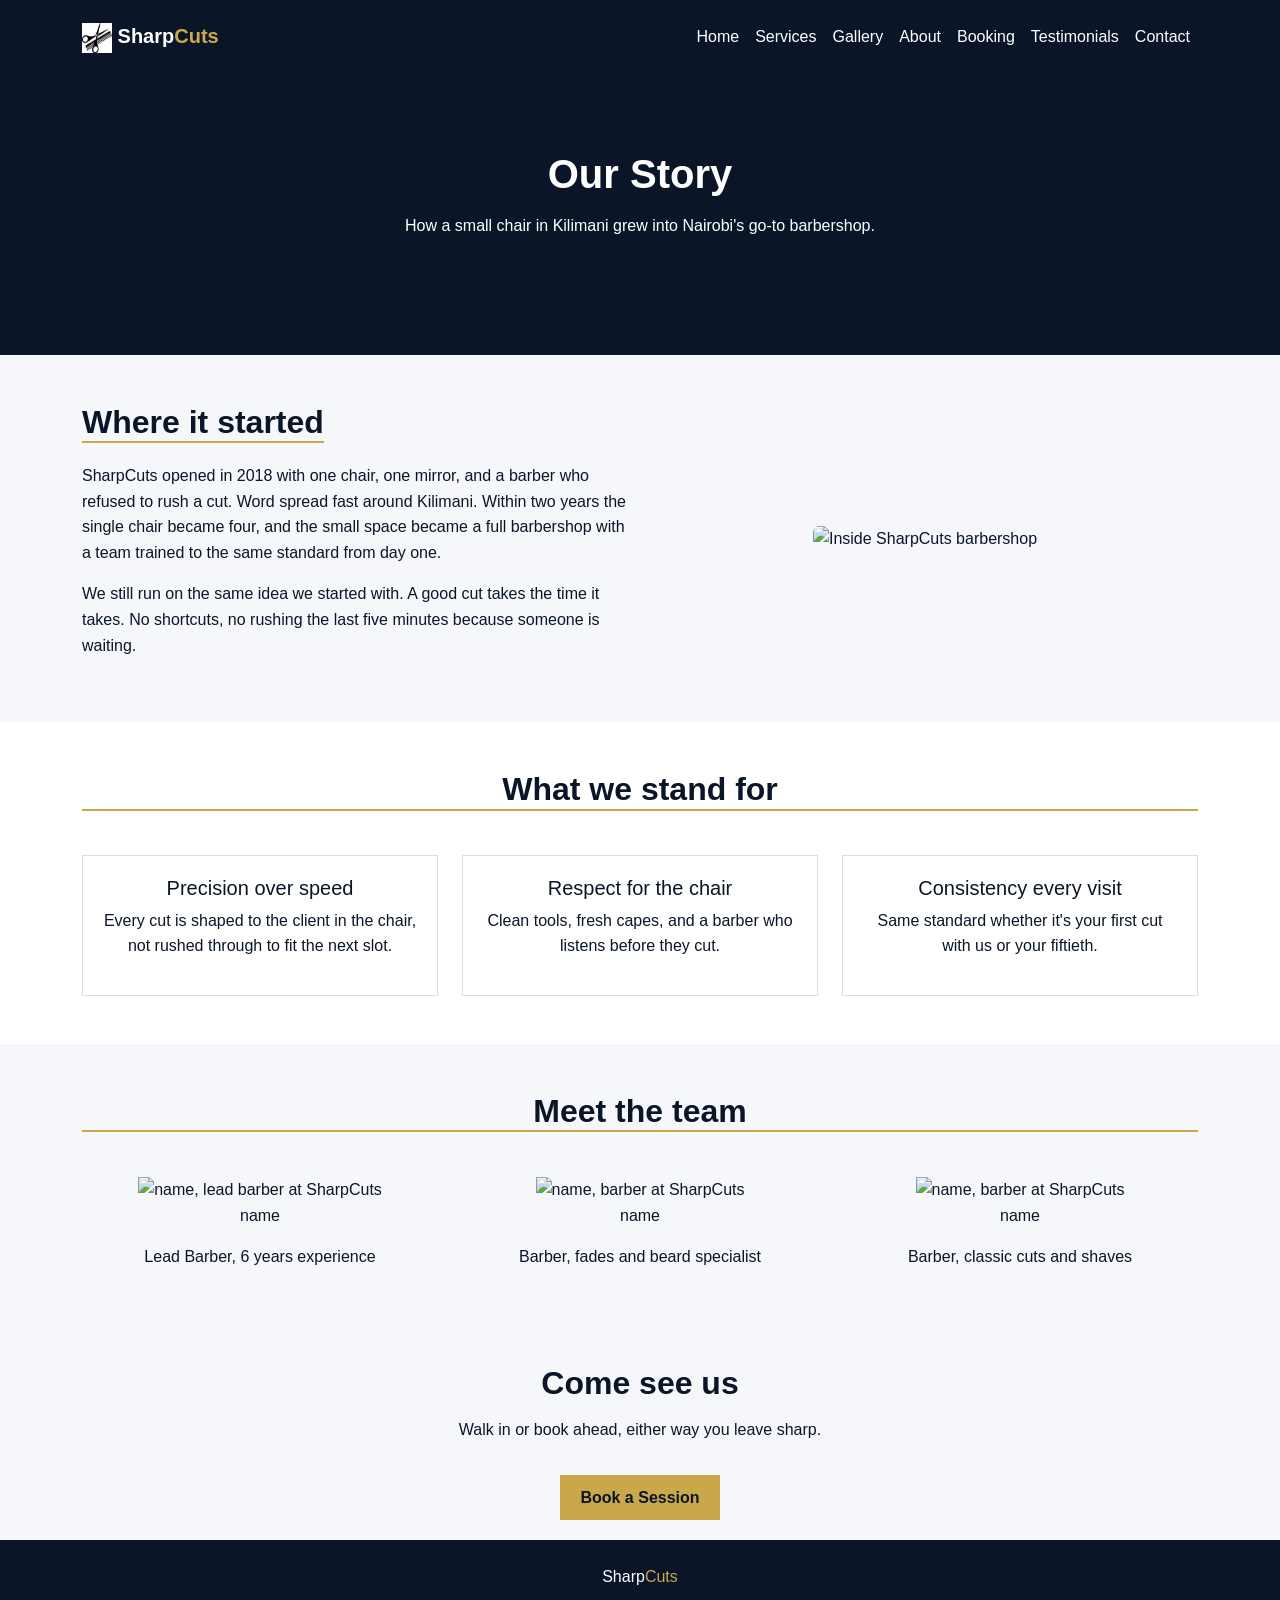
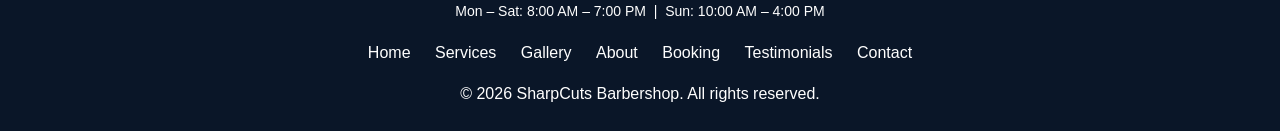
==== about.html @ f47ee18c "logo addition" ====
<!DOCTYPE html>
<html lang="en">
<head>
    <meta charset="UTF-8">
    <meta name="viewport" content="width=device-width, initial-scale=1.0">
    <title>About — SharpCuts</title>
    <link rel="stylesheet" href="https://cdn.jsdelivr.net/npm/bootstrap@5.3.0/dist/css/bootstrap.min.css">
    <link rel="stylesheet" href="css/style.css">
</head>
<body>

    <!-- NAVBAR -->
    <nav class="navbar navbar-expand-lg navbar-dark fixed-top">
        <div class="container">
            <a class="navbar-brand" href="index.html">
             <img src="images/comb and clippers.png" alt="SharpCuts logo"
              width="30" height="30" class="brand-logo">
                <span class="brand-sharp">Sharp</span><span class="brand-cuts">Cuts</span>
            </a>
            <button class="navbar-toggler" type="button" data-bs-toggle="collapse" data-bs-target="#navMenu">
                <span class="navbar-toggler-icon"></span>
            </button>
            <div class="collapse navbar-collapse" id="navMenu">
                <ul class="navbar-nav ms-auto">
                    <li class="nav-item"><a class="nav-link" href="index.html">Home</a></li>
                    <li class="nav-item"><a class="nav-link" href="services.html">Services</a></li>
                    <li class="nav-item"><a class="nav-link" href="gallery.html">Gallery</a></li>
                    <li class="nav-item"><a class="nav-link active" href="about.html">About</a></li>
                    <li class="nav-item"><a class="nav-link" href="booking.html">Booking</a></li>
                    <li class="nav-item"><a class="nav-link" href="testimonials.html">Testimonials</a></li>
                    <li class="nav-item"><a class="nav-link" href="contact.html">Contact</a></li>
                </ul>
            </div>
        </div>
    </nav>

    <!-- PAGE HEADER -->
    <section class="top text-center">
        <div class="container">
            <h1>Our Story</h1>
            <p>How a small chair in Kilimani grew into Nairobi's go-to barbershop.</p>
        </div>
    </section>

    <!-- STORY -->
    <section class="py-5">
        <div class="container">
            <div class="row align-items-center">
                <div class="col-md-6">
                    <h2 class="section-title">Where it started</h2>
                    <p>SharpCuts opened in 2018 with one chair, one mirror, and a barber who refused to rush a cut. Word spread fast around Kilimani. Within two years the single chair became four, and the small space became a full barbershop with a team trained to the same standard from day one.</p>
                    <p>We still run on the same idea we started with. A good cut takes the time it takes. No shortcuts, no rushing the last five minutes because someone is waiting.</p>
                </div>
                <div class="col-md-6 text-center mt-4 mt-md-0">
                    <img src="images/shop-interior.jpg" alt="Inside SharpCuts barbershop" class="img-fluid rounded">
                </div>
            </div>
        </div>
    </section>

    <!-- MISSION AND VALUES -->
    <section class="py-5" style="background: #FFFFFF;">
        <div class="container">
            <h2 class="section-title text-center d-block">What we stand for</h2>
            <div class="row g-4 mt-2 text-center">
                <div class="col-md-4">
                    <div class="feature-card">
                        <h5>Precision over speed</h5>
                        <p>Every cut is shaped to the client in the chair, not rushed through to fit the next slot.</p>
                    </div>
                </div>
                <div class="col-md-4">
                    <div class="feature-card">
                        <h5>Respect for the chair</h5>
                        <p>Clean tools, fresh capes, and a barber who listens before they cut.</p>
                    </div>
                </div>
                <div class="col-md-4">
                    <div class="feature-card">
                        <h5>Consistency every visit</h5>
                        <p>Same standard whether it's your first cut with us or your fiftieth.</p>
                    </div>
                </div>
            </div>
        </div>
    </section>

    <!-- TEAM -->
    <section class="py-5">
        <div class="container">
            <h2 class="section-title text-center d-block">Meet the team</h2>
            <div class="row g-4 mt-2 text-center">
                <div class="col-md-4">
                    <div class="team_img">
                        <img src="images/barber-1.jpg" alt="name, lead barber at SharpCuts">
                    </div>
                    <p class="team_member">name</p>
                    <p>Lead Barber, 6 years experience</p>
                </div>
                <div class="col-md-4">
                    <div class="team_img">
                        <img src="images/barber-2.jpg" alt="name, barber at SharpCuts">
                    </div>
                    <p class="team_member">name</p>
                    <p>Barber, fades and beard specialist</p>
                </div>
                <div class="col-md-4">
                    <div class="team_img">
                        <img src="images/barber-3.jpg" alt="name, barber at SharpCuts">
                    </div>
                    <p class="team_member">name</p>
                    <p>Barber, classic cuts and shaves</p>
                </div>
            </div>
        </div>
    </section>

    <!-- CTA -->
    <section class="cta-banner">
        <div class="container">
            <h2>Come see us</h2>
            <p>Walk in or book ahead, either way you leave sharp.</p>
            <a href="booking.html" class="btn-custom mt-3 d-inline-block">Book a Session</a>
        </div>
    </section>

    <!-- FOOTER -->
    <footer class="footer py-4">
        <div class="container text-center">
            <div class="mb-2">
                <span class="brand-sharp">Sharp</span><span class="brand-cuts">Cuts</span>
            </div>
            <small>Mon – Sat: 8:00 AM – 7:00 PM &nbsp;|&nbsp; Sun: 10:00 AM – 4:00 PM</small>

            <div class="row mt-3">
                <div class="col-12 text-center footer-links">
                    <a href="index.html">Home</a>
                    <a href="services.html">Services</a>
                    <a href="gallery.html">Gallery</a>
                    <a href="about.html">About</a>
                    <a href="booking.html">Booking</a>
                    <a href="testimonials.html">Testimonials</a>
                    <a href="contact.html">Contact</a>
                </div>
            </div>

            <p class="mb-0 mt-3">&copy; 2026 SharpCuts Barbershop. All rights reserved.</p>
        </div>
    </footer>

    <script src="https://cdn.jsdelivr.net/npm/bootstrap@5.3.0/dist/js/bootstrap.bundle.min.js"></script>
    <script src="js/script.js"></script>
</body>
</html>
---- css/style.css ----
/* ============================================
   my shortcuts for colours to use— style.css
   Colours :
   Navy:      #0A1628
   Mid-navy:  #1B2E4B
   White:     #FFFFFF
   Off-white: #F5F7FA
   Gold:      #C9A84C
   Light grey:#E8ECF0
============================================ */
/* RESET */
* {
    margin: 0;
    padding: 0;
    box-sizing: border-box;
}

/* GLOBAL */
body {
    font-family: Arial, sans-serif;
    background: #F5F7FA;
    color: #0A1628;
    line-height: 1.6;
    padding-top: 50px;
   
}

h1, h2, h3 {
    font-weight: bold;
    margin-bottom: 15px;
}

.section-title {
    border-bottom: 2px solid #C9A84C;
    display: inline-block;
    margin-bottom: 20px;
}

/* NAVBAR */
.navbar {
    background: #0A1628;
    padding: 15px 0;
}

.navbar-brand {
    font-weight: bold;
}

.brand-sharp {
    color: white;
}

.brand-cuts {
    color: #C9A84C;
}

.nav-link {
    color: white !important;
}

.nav-link:hover {
    color: #C9A84C !important;
}

/* BUTTON */
.btn-custom {
    background: #C9A84C;
    color: #0A1628;
    padding: 10px 20px;
    text-decoration: none;
    font-weight: bold;
    border: none;
}

.btn-custom:hover {
    background: #b8963e;
}

/* HERO */
.top{
    background: #0A1628;
    color: white;
    text-align: center;
    padding: 100px 20px;
}

.top-heading {
    font-size: 3rem;
    margin-bottom: 20px;
}

.top-sub {
    margin-bottom: 25px;
}

/* CARDS */
.feature-card {
    background: white;
    padding: 20px;
    border: 1px solid #ddd;
    text-align: center;
}
.cta-banner {
    background: #F5F7FA;
    text-align: center;
    padding: 30px 20px 20px;
}

/* FOOTER */
.footer {
    background: #0A1628;
    color: white;
    text-align: center;
    padding: 20px;
}

.footer-links a {
    color: white;
    text-decoration: none;
    margin: 0 10px;
}
.footer-links a:hover {
    color: #C9A84C;
}

/* MOBILE */
@media (max-width: 768px) {
    .top-heading {
        font-size: 2rem;
    }
}
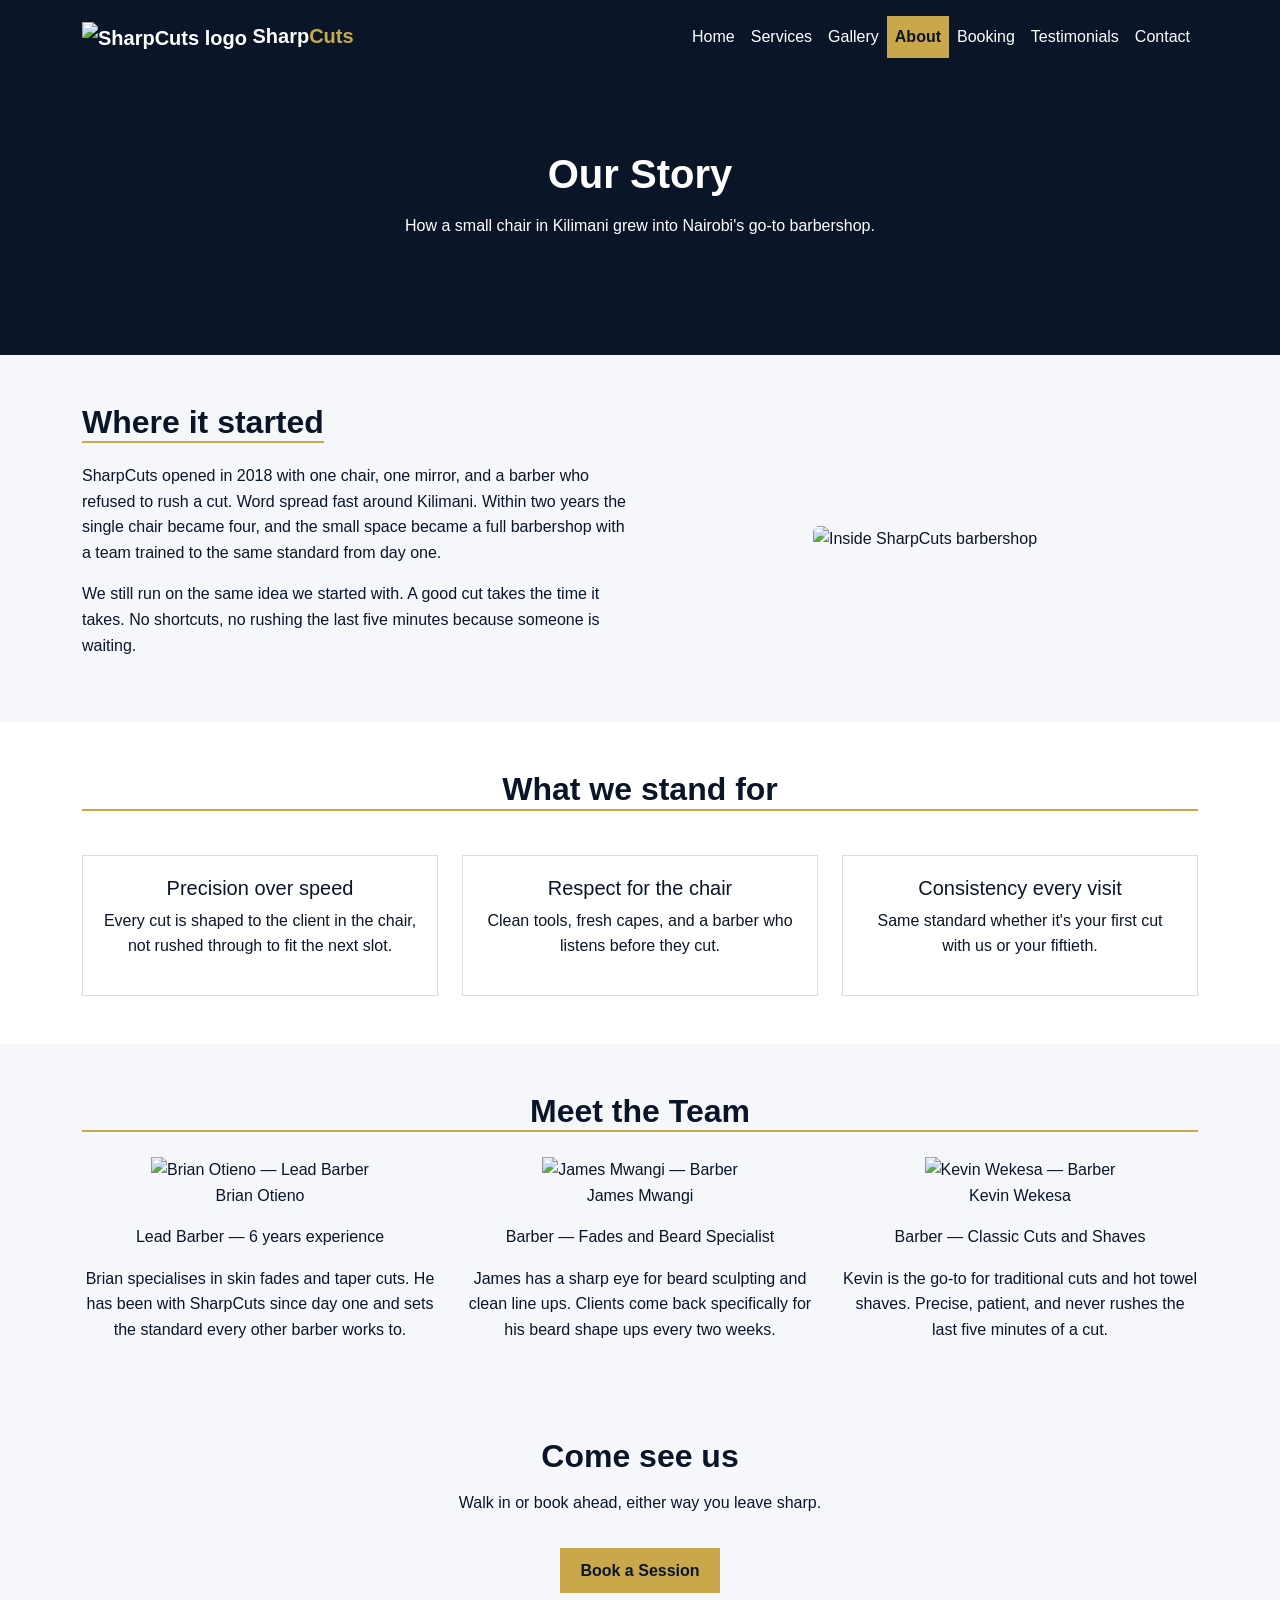
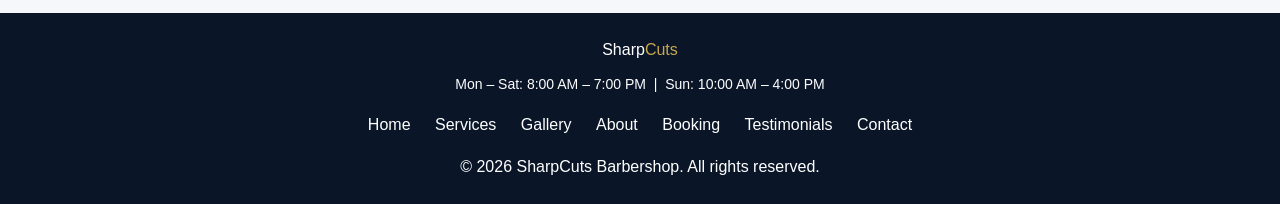
==== commit 2f2a978d: "logo updated" ====
--- a/about.html
+++ b/about.html
@@ -3,18 +3,21 @@
 <head>
     <meta charset="UTF-8">
     <meta name="viewport" content="width=device-width, initial-scale=1.0">
-    <title>About — SharpCuts</title>
+    <link rel="icon" type="image/png" href="images/Screenshot 2026-06-25 150931.png">
+    <title>SharpCuts Barbershop</title>
+   
     <link rel="stylesheet" href="https://cdn.jsdelivr.net/npm/bootstrap@5.3.0/dist/css/bootstrap.min.css">
     <link rel="stylesheet" href="css/style.css">
 </head>
+<body>
 <body>
 
     <!-- NAVBAR -->
     <nav class="navbar navbar-expand-lg navbar-dark fixed-top">
         <div class="container">
             <a class="navbar-brand" href="index.html">
-             <img src="images/comb and clippers.png" alt="SharpCuts logo"
-              width="30" height="30" class="brand-logo">
+             <img src="images/Screenshot 2026-06-25 150931.png"
+                    alt="SharpCuts logo" class="brand-logo">
                 <span class="brand-sharp">Sharp</span><span class="brand-cuts">Cuts</span>
             </a>
             <button class="navbar-toggler" type="button" data-bs-toggle="collapse" data-bs-target="#navMenu">
@@ -84,37 +87,48 @@
             </div>
         </div>
     </section>
+<!-- TEAM -->
+<section class="py-5">
+    <div class="container">
+        <h2 class="section-title text-center d-block mb-4">Meet the Team</h2>
+        <div class="row g-4 text-center">
 
-    <!-- TEAM -->
-    <section class="py-5">
-        <div class="container">
-            <h2 class="section-title text-center d-block">Meet the team</h2>
-            <div class="row g-4 mt-2 text-center">
-                <div class="col-md-4">
-                    <div class="team_img">
-                        <img src="images/barber-1.jpg" alt="name, lead barber at SharpCuts">
-                    </div>
-                    <p class="team_member">name</p>
-                    <p>Lead Barber, 6 years experience</p>
+            <div class="col-md-4">
+                <div class="team_img">
+                    <img src="https://ui-avatars.com/api/?name=Brian+Otieno&background=0A1628&color=C9A84C&size=180"
+                         alt="Brian Otieno — Lead Barber"
+                         class="team-avatar">
                 </div>
-                <div class="col-md-4">
-                    <div class="team_img">
-                        <img src="images/barber-2.jpg" alt="name, barber at SharpCuts">
-                    </div>
-                    <p class="team_member">name</p>
-                    <p>Barber, fades and beard specialist</p>
+                <p class="team_member">Brian Otieno</p>
+                <p>Lead Barber — 6 years experience</p>
+                <p class="team-bio">Brian specialises in skin fades and taper cuts. He has been with SharpCuts since day one and sets the standard every other barber works to.</p>
+            </div>
+
+            <div class="col-md-4">
+                <div class="team_img">
+                    <img src="https://ui-avatars.com/api/?name=James+Mwangi&background=0A1628&color=C9A84C&size=180"
+                         alt="James Mwangi — Barber"
+                         class="team-avatar">
                 </div>
-                <div class="col-md-4">
-                    <div class="team_img">
-                        <img src="images/barber-3.jpg" alt="name, barber at SharpCuts">
-                    </div>
-                    <p class="team_member">name</p>
-                    <p>Barber, classic cuts and shaves</p>
+                <p class="team_member">James Mwangi</p>
+                <p>Barber — Fades and Beard Specialist</p>
+                <p class="team-bio">James has a sharp eye for beard sculpting and clean line ups. Clients come back specifically for his beard shape ups every two weeks.</p>
+            </div>
+
+            <div class="col-md-4">
+                <div class="team_img">
+                    <img src="https://ui-avatars.com/api/?name=Kevin+Wekesa&background=0A1628&color=C9A84C&size=180"
+                         alt="Kevin Wekesa — Barber"
+                         class="team-avatar">
                 </div>
+                <p class="team_member">Kevin Wekesa</p>
+                <p>Barber — Classic Cuts and Shaves</p>
+                <p class="team-bio">Kevin is the go-to for traditional cuts and hot towel shaves. Precise, patient, and never rushes the last five minutes of a cut.</p>
             </div>
+
         </div>
-    </section>
-
+    </div>
+</section>
     <!-- CTA -->
     <section class="cta-banner">
         <div class="container">
--- a/css/style.css
+++ b/css/style.css
@@ -22,7 +22,6 @@
     color: #0A1628;
     line-height: 1.6;
     padding-top: 50px;
-   
 }
 
 h1, h2, h3 {
@@ -76,7 +75,7 @@
     background: #b8963e;
 }
 
-/* HERO */
+/* TOP SECTION — page headers */
 .top{
     background: #0A1628;
     color: white;
@@ -100,6 +99,7 @@
     border: 1px solid #ddd;
     text-align: center;
 }
+
 .cta-banner {
     background: #F5F7FA;
     text-align: center;
@@ -122,6 +122,111 @@
 .footer-links a:hover {
     color: #C9A84C;
 }
+
+
+/* ============================================
+   FILTER BUTTONS
+   Used on: services.html, gallery.html
+============================================ */
+
+.active {
+    background: #C9A84C !important;
+    color: #0A1628 !important;
+    font-weight: bold;
+    border-color: #C9A84C !important;
+}
+
+
+/* ============================================
+   FORM STYLES (errors, success, form wrapper)
+   Used on: booking.html, contact.html
+============================================ */
+
+.contact-form {
+    background: white;
+    padding: 20px;
+    border: 1px solid #E8ECF0;
+}
+
+.error {
+    color: #d92626;
+    font-size: 0.9rem;
+    margin-top: 4px;
+    margin-bottom: 0;
+}
+
+.success {
+    color: #1B7A3D;
+    font-size: 1rem;
+    font-weight: bold;
+    margin-top: 10px;
+}
+
+
+/* ============================================
+   SIDEBAR (contact info box)
+   Used on: contact.html
+============================================ */
+
+.sidebar {
+    background: #F5F7FA;
+    padding: 20px;
+    border: 1px solid #E8ECF0;
+}
+
+.sidebar h2 {
+    font-size: 1.4rem;
+}
+
+.sidebar h3 {
+    font-size: 1.1rem;
+    margin-top: 20px;
+    color: #C9A84C;
+}
+
+.sidebar a {
+    color: #0A1628;
+    text-decoration: none;
+}
+
+.sidebar a:hover {
+    text-decoration: underline;
+}
+
+.map-wrapper iframe {
+    width: 100%;
+    border-radius: 4px;
+}
+
+/* TESTIMONIALS
+   Used on: testimonials.html
+*/
+.stars {
+    color: #C9A84C;
+    font-size: 1.2rem;
+    margin-bottom: 10px;
+}
+
+.testimonial-card {
+    background: white;
+    padding: 24px;
+    border: 1px solid #E8ECF0;
+    text-align: center;
+    height: 100%;
+}
+
+.testimonial-card p {
+    font-style: italic;
+    color: #4A5568;
+}
+
+.testimonial-card h6 {
+    font-weight: bold;
+    color: #0A1628;
+    margin-top: 16px;
+    margin-bottom: 4px;
+}
+
 
 /* MOBILE */
 @media (max-width: 768px) {
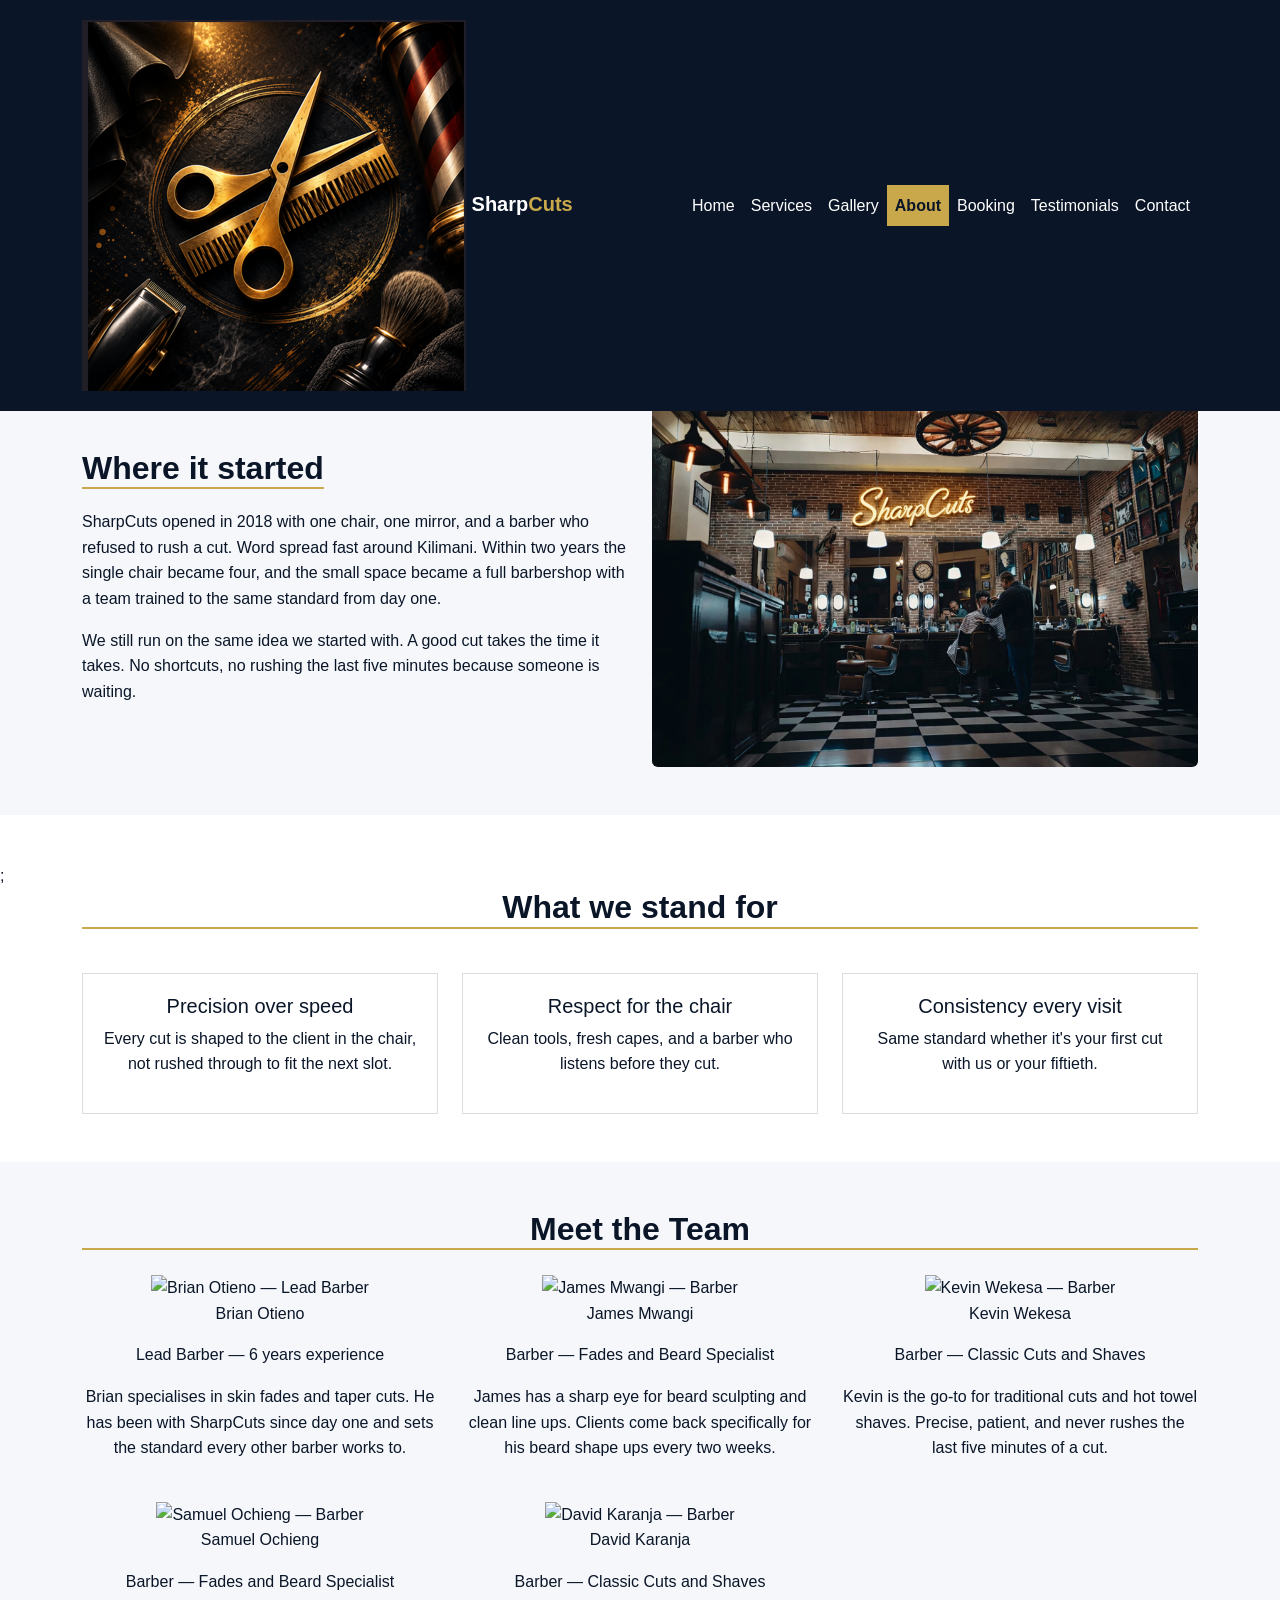
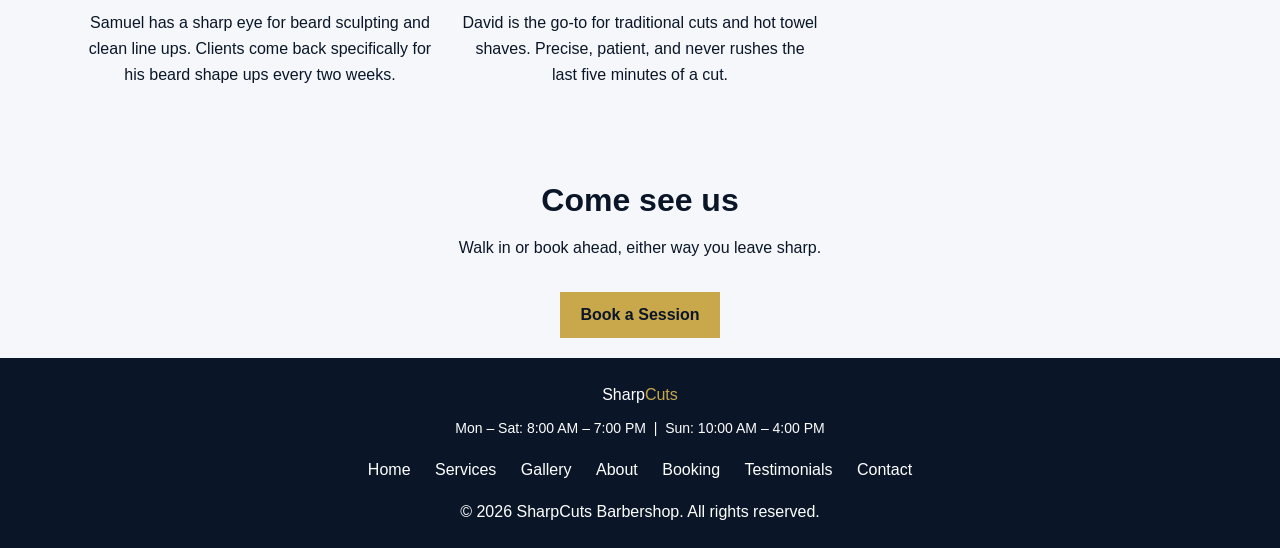
==== commit 5e6c08f8: "Adding Interior image of babrbershop" ====
--- a/about.html
+++ b/about.html
@@ -3,8 +3,8 @@
 <head>
     <meta charset="UTF-8">
     <meta name="viewport" content="width=device-width, initial-scale=1.0">
-    <link rel="icon" type="image/png" href="images/Screenshot 2026-06-25 150931.png">
-    <title>SharpCuts Barbershop</title>
+    <link rel="icon" type="image/png" href="images/Sharpcuts.png">
+    <title>About — SharpCuts </title>
    
     <link rel="stylesheet" href="https://cdn.jsdelivr.net/npm/bootstrap@5.3.0/dist/css/bootstrap.min.css">
     <link rel="stylesheet" href="css/style.css">
@@ -16,7 +16,7 @@
     <nav class="navbar navbar-expand-lg navbar-dark fixed-top">
         <div class="container">
             <a class="navbar-brand" href="index.html">
-             <img src="images/Screenshot 2026-06-25 150931.png"
+             <img src="images/Sharpcuts.png"
                     alt="SharpCuts logo" class="brand-logo">
                 <span class="brand-sharp">Sharp</span><span class="brand-cuts">Cuts</span>
             </a>
@@ -55,14 +55,14 @@
                     <p>We still run on the same idea we started with. A good cut takes the time it takes. No shortcuts, no rushing the last five minutes because someone is waiting.</p>
                 </div>
                 <div class="col-md-6 text-center mt-4 mt-md-0">
-                    <img src="images/shop-interior.jpg" alt="Inside SharpCuts barbershop" class="img-fluid rounded">
+                    <img src="images/interior.png" alt="Inside SharpCuts barbershop" class="img-fluid rounded">
                 </div>
             </div>
         </div>
     </section>
 
     <!-- MISSION AND VALUES -->
-    <section class="py-5" style="background: #FFFFFF;">
+    <section class="py-5" style="background: #FFFFFF;">;
         <div class="container">
             <h2 class="section-title text-center d-block">What we stand for</h2>
             <div class="row g-4 mt-2 text-center">
@@ -125,6 +125,26 @@
                 <p>Barber — Classic Cuts and Shaves</p>
                 <p class="team-bio">Kevin is the go-to for traditional cuts and hot towel shaves. Precise, patient, and never rushes the last five minutes of a cut.</p>
             </div>
+            <div class="col-md-4">
+                <div class="team_img">
+                    <img src="https://ui-avatars.com/api/?name=Samuel+Ochieng&background=0A1628&color=C9A84C&size=180"
+                         alt="Samuel Ochieng — Barber"
+                         class="team-avatar">
+                </div>
+                <p class="team_member">Samuel Ochieng</p>
+                <p>Barber — Fades and Beard Specialist</p>
+                <p class="team-bio">Samuel has a sharp eye for beard sculpting and clean line ups. Clients come back specifically for his beard shape ups every two weeks.</p>
+            </div>
+            <div class="col-md-4">
+                <div class="team_img">
+                    <img src="https://ui-avatars.com/api/?name=David+Karanja&background=0A1628&color=C9A84C&size=180"
+                         alt="David Karanja — Barber"
+                         class="team-avatar">
+                </div>
+                <p class="team_member">David Karanja</p>
+                <p>Barber — Classic Cuts and Shaves</p>
+                <p class="team-bio">David is the go-to for traditional cuts and hot towel shaves. Precise, patient, and never rushes the last five minutes of a cut.</p>
+            </div>
 
         </div>
     </div>
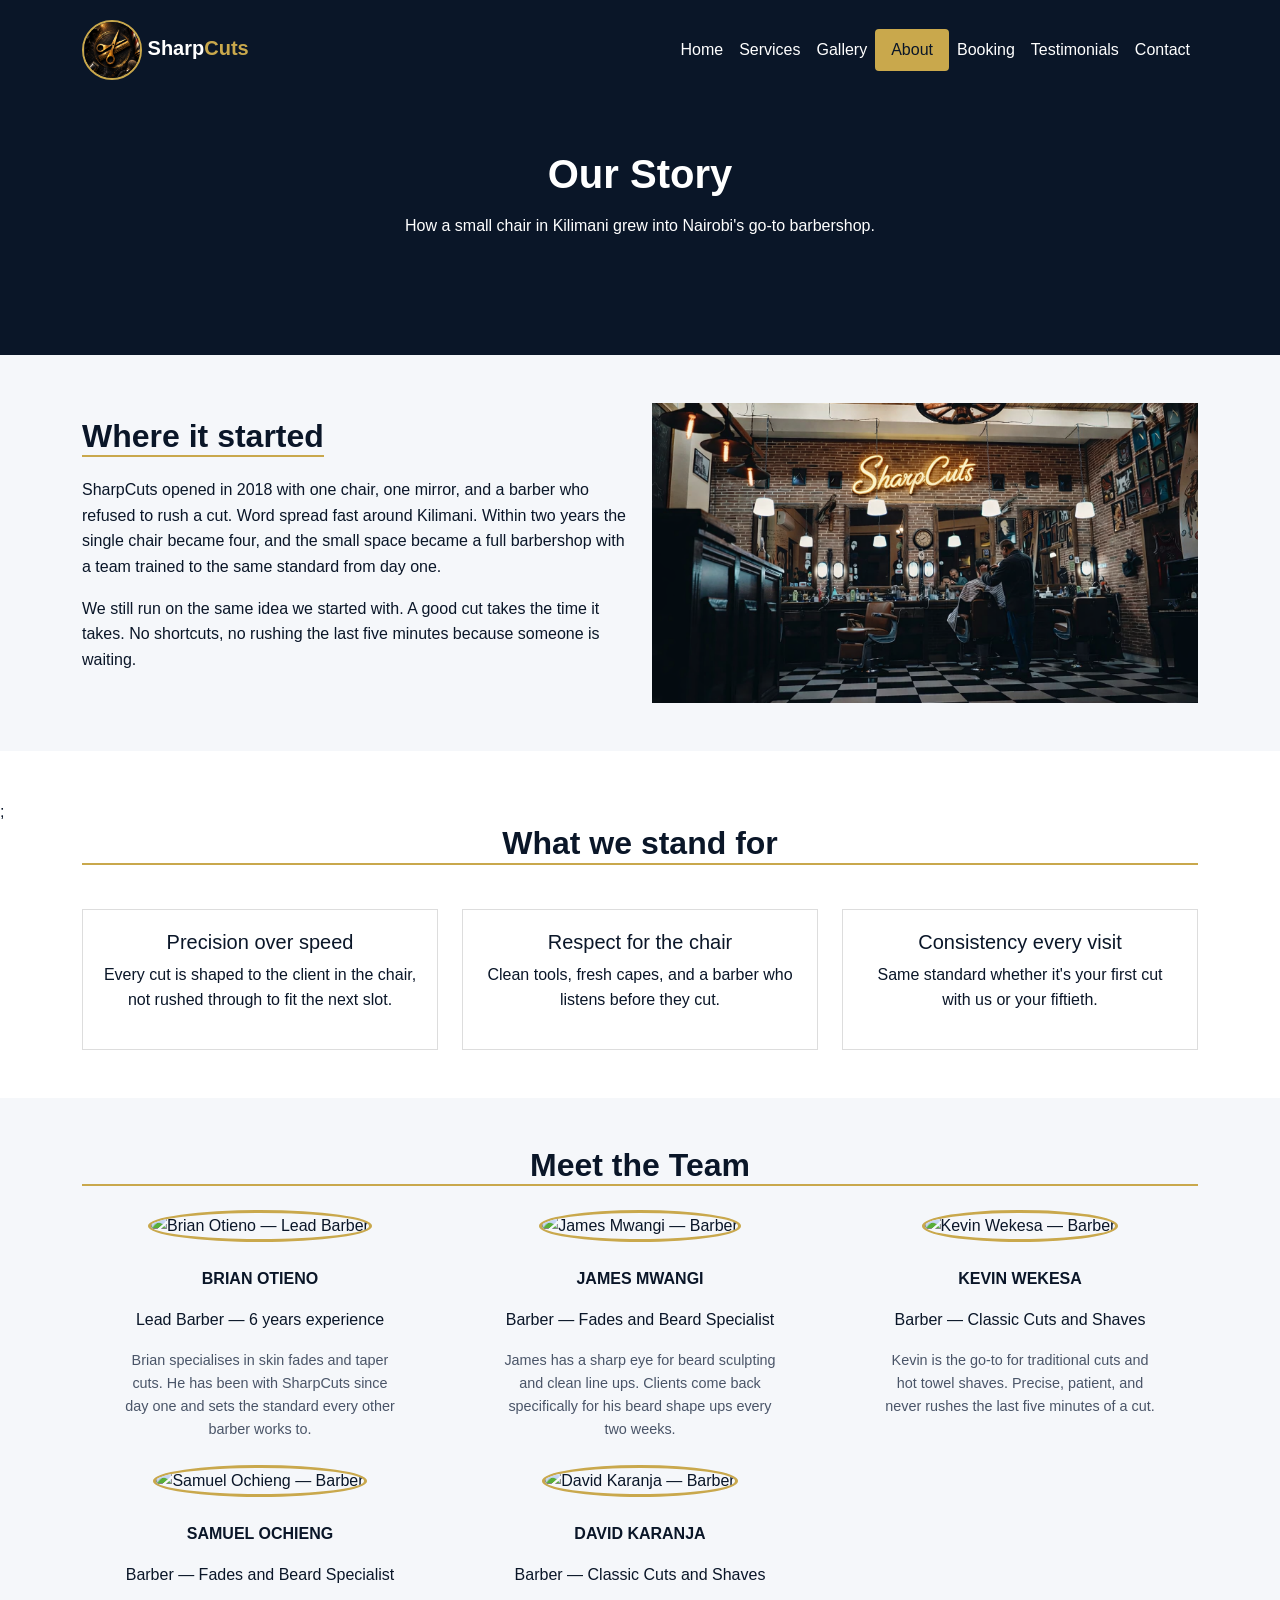
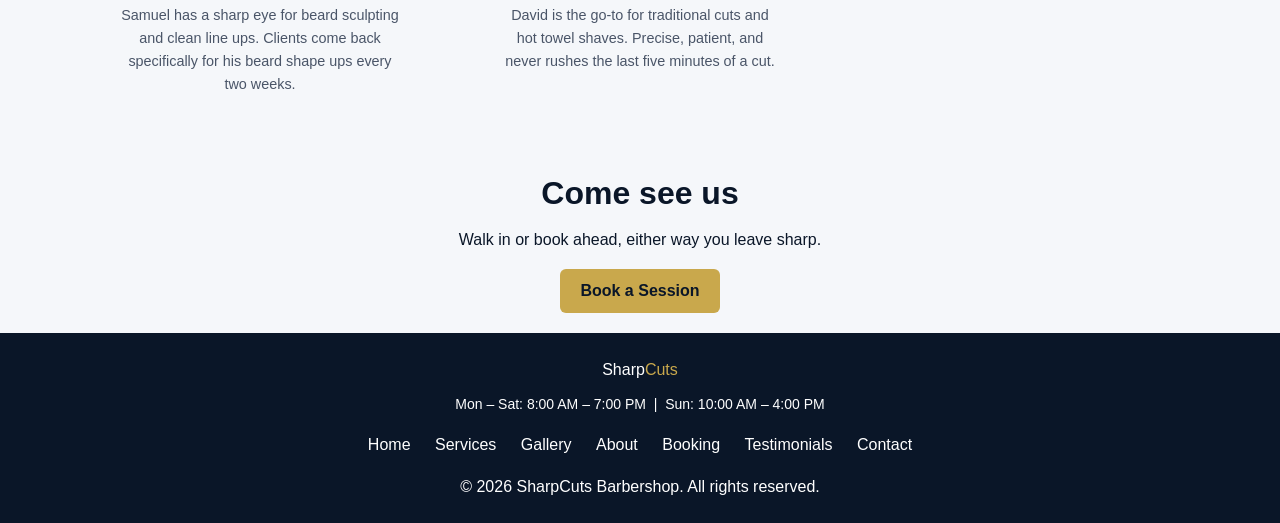
==== commit 57ca204b: "linking logo to homepage" ====
--- a/about.html
+++ b/about.html
@@ -10,7 +10,7 @@
     <link rel="stylesheet" href="css/style.css">
 </head>
 <body>
-<body>
+
 
     <!-- NAVBAR -->
     <nav class="navbar navbar-expand-lg navbar-dark fixed-top">
@@ -55,7 +55,7 @@
                     <p>We still run on the same idea we started with. A good cut takes the time it takes. No shortcuts, no rushing the last five minutes because someone is waiting.</p>
                 </div>
                 <div class="col-md-6 text-center mt-4 mt-md-0">
-                    <img src="images/interior.png" alt="Inside SharpCuts barbershop" class="img-fluid rounded">
+                    <img src="images/interior.png" alt="Inside SharpCuts barbershop" class="about-img">
                 </div>
             </div>
         </div>
@@ -154,7 +154,7 @@
         <div class="container">
             <h2>Come see us</h2>
             <p>Walk in or book ahead, either way you leave sharp.</p>
-            <a href="booking.html" class="btn-custom mt-3 d-inline-block">Book a Session</a>
+            <a href="booking.html" class="btn btn-custom">Book a Session</a>
         </div>
     </section>
 
--- a/css/style.css
+++ b/css/style.css
@@ -13,6 +13,7 @@
     margin: 0;
     padding: 0;
     box-sizing: border-box;
+    margin: 0;
 }
 
 /* GLOBAL */
@@ -35,6 +36,12 @@
     margin-bottom: 20px;
 }
 
+.brand-logo {
+    width: 60px;
+    height: 60px;
+    border-radius: 50%;
+    border: 2px solid #C9A84C;
+}
 /* NAVBAR */
 .navbar {
     background: #0A1628;
@@ -58,8 +65,17 @@
 }
 
 .nav-link:hover {
-    color: #C9A84C !important;
-}
+    color:#C9A84C !important;
+    transform: scale(1.03);
+}
+/* Forces the active link text to show clearly inside the gold block */
+.navbar-nav .nav-link.active {
+    background-color: #C9A84C !important;
+    color: #0A1628 !important; 
+    padding: 8px 16px !important;
+    border-radius: 4px;
+}
+
 
 /* BUTTON */
 .btn-custom {
@@ -73,6 +89,7 @@
 
 .btn-custom:hover {
     background: #b8963e;
+    transform: scale(1.03);
 }
 
 /* TOP SECTION — page headers */
@@ -121,6 +138,7 @@
 }
 .footer-links a:hover {
     color: #C9A84C;
+    transform: scale(1.03);
 }
 
 
@@ -129,7 +147,7 @@
    Used on: services.html, gallery.html
 ============================================ */
 
-.active {
+.filter-active {
     background: #C9A84C !important;
     color: #0A1628 !important;
     font-weight: bold;
@@ -166,7 +184,7 @@
 /* ============================================
    SIDEBAR (contact info box)
    Used on: contact.html
-============================================ */
+============================================ */  
 
 .sidebar {
     background: #F5F7FA;
@@ -227,6 +245,62 @@
     margin-bottom: 4px;
 }
 
+/* ============================================
+   TEAM SECTION
+   Used on: about.html
+============================================ */
+.team_member {
+    display: inline-block;
+    text-transform: uppercase;
+    font-weight: bold;
+    color: #0A1628;
+    font-size: 1rem;
+    margin-top: 8px;
+}
+.team-avatar {
+    width: 120px;
+    height: 120px;
+    border-radius: 50%;
+    border: 3px solid #C9A84C;
+    margin-bottom: 16px;
+}
+
+.team-bio {
+    font-size: 0.9rem;
+    color: #4A5568;
+    max-width: 280px;
+    margin: 8px auto 0;
+}
+
+/* ============================================
+    Gallery Section
+    Used on: gallery.html
+============================================ */
+
+.gallery-img {
+    width: 100%;
+    height: 300px;
+    object-fit: cover;
+    transition: 0.3s;
+}
+
+.gallery-img:hover {
+    transform: scale(1.03);
+}
+
+/* ============================================
+    About Section
+    Used on: about.html 
+============================================ */
+.about-img {
+    width: 100%;
+    height: 300px;
+    object-fit: cover;
+    transition: 0.3s;
+}
+.about-img:hover {
+    transform: scale(1.03);
+}   
 
 /* MOBILE */
 @media (max-width: 768px) {
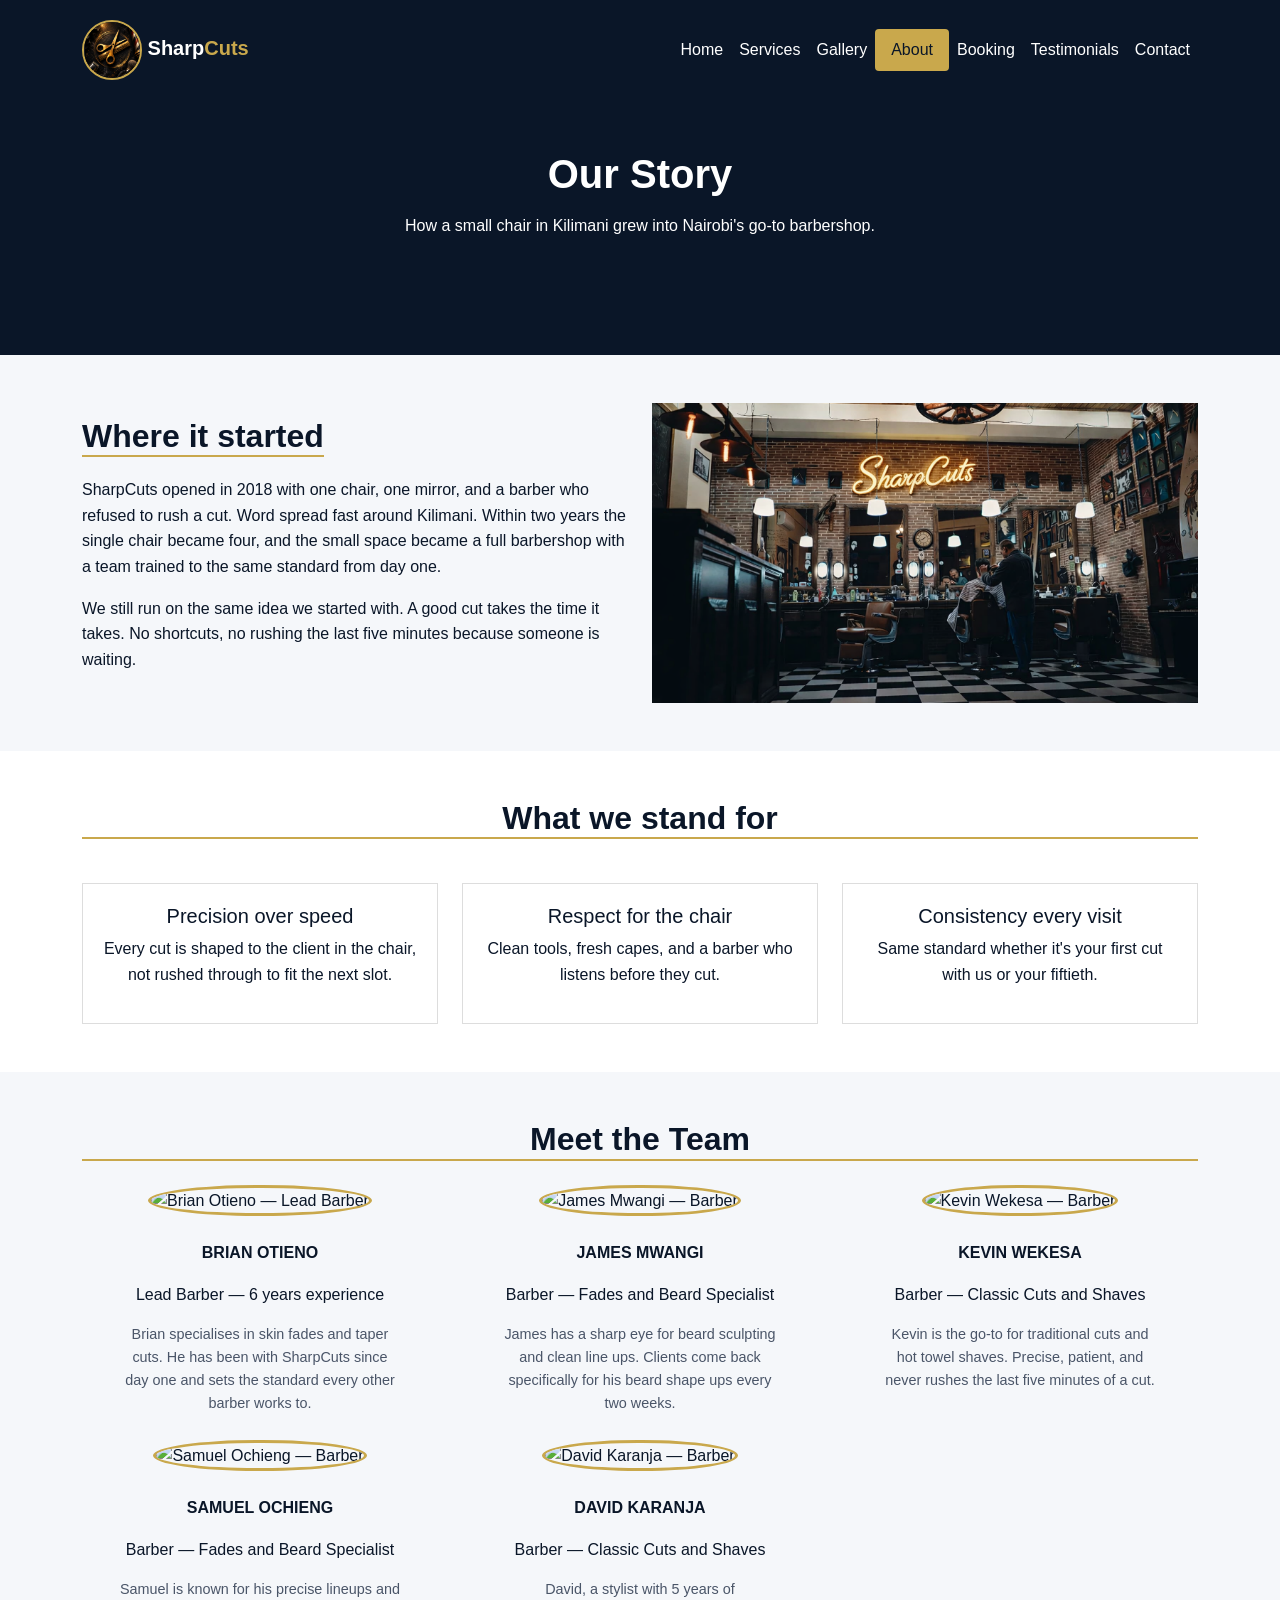
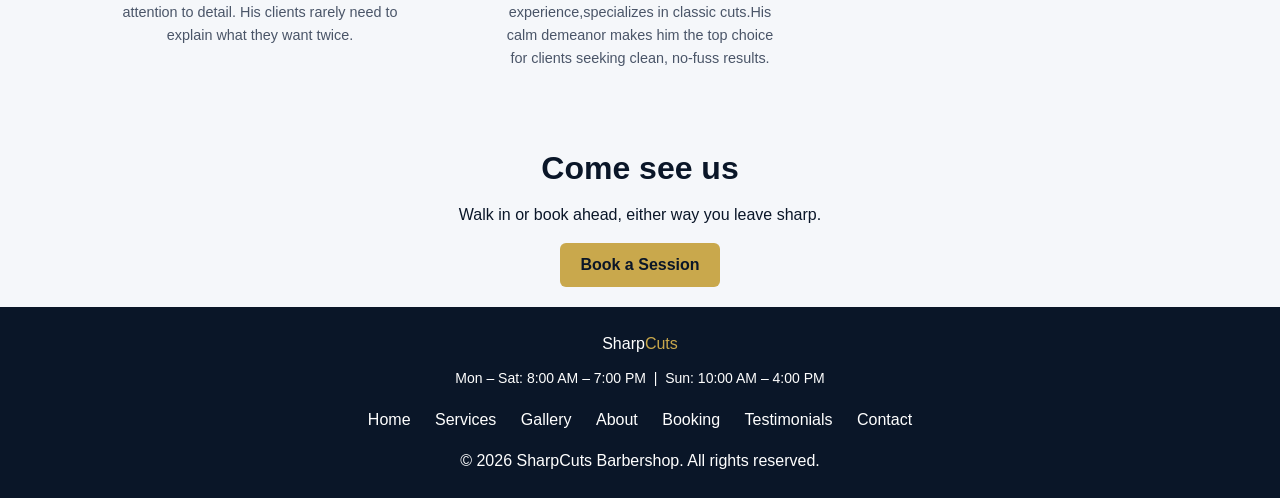
==== commit 2505f08d: "Removing duplication on team bio" ====
--- a/about.html
+++ b/about.html
@@ -62,7 +62,7 @@
     </section>
 
     <!-- MISSION AND VALUES -->
-    <section class="py-5" style="background: #FFFFFF;">;
+    <section class="py-5" style="background: #FFFFFF;">
         <div class="container">
             <h2 class="section-title text-center d-block">What we stand for</h2>
             <div class="row g-4 mt-2 text-center">
@@ -133,7 +133,7 @@
                 </div>
                 <p class="team_member">Samuel Ochieng</p>
                 <p>Barber — Fades and Beard Specialist</p>
-                <p class="team-bio">Samuel has a sharp eye for beard sculpting and clean line ups. Clients come back specifically for his beard shape ups every two weeks.</p>
+                <p class="team-bio">Samuel is known for his precise lineups and attention to detail. His clients rarely need to explain what they want twice.</p>
             </div>
             <div class="col-md-4">
                 <div class="team_img">
@@ -143,7 +143,8 @@
                 </div>
                 <p class="team_member">David Karanja</p>
                 <p>Barber — Classic Cuts and Shaves</p>
-                <p class="team-bio">David is the go-to for traditional cuts and hot towel shaves. Precise, patient, and never rushes the last five minutes of a cut.</p>
+                <p class="team-bio">
+                 David, a stylist with 5 years of experience,specializes in classic cuts.His calm demeanor makes him the top choice for clients seeking clean, no-fuss results.</p>
             </div>
 
         </div>
--- a/css/style.css
+++ b/css/style.css
@@ -13,7 +13,6 @@
     margin: 0;
     padding: 0;
     box-sizing: border-box;
-    margin: 0;
 }
 
 /* GLOBAL */
@@ -216,9 +215,10 @@
     border-radius: 4px;
 }
 
-/* TESTIMONIALS
+/* =============================================
+TESTIMONIALS
    Used on: testimonials.html
-*/
+=============================================*/
 .stars {
     color: #C9A84C;
     font-size: 1.2rem;
@@ -300,6 +300,94 @@
 }
 .about-img:hover {
     transform: scale(1.03);
+}
+/* ============================================
+   CONTACT PAGE EXTRAS
+   Used on: contact.html
+============================================ */
+
+
+.gold-divider {
+    width: 60px;
+    height: 3px;
+    background-color: #C9A84C;
+    border: none;
+    margin: 1rem auto 0;
+}
+
+.info-card {
+    background: white;
+    border-top: 4px solid #C9A84C;
+    border-radius: 8px;
+    padding: 2rem 1.5rem;
+    height: 100%;
+    transition: transform 0.2s ease, box-shadow 0.2s ease;
+}
+
+.info-card:hover {
+    transform: translateY(-4px);
+    box-shadow: 0 8px 24px rgba(10, 22, 40, 0.12);
+}
+
+.info-card h5 {
+    font-weight: bold;
+    color: #0A1628;
+    margin-bottom: 0.5rem;
+}
+
+.info-card p,
+.info-card a {
+    color: #4A5568;
+    font-size: 0.95rem;
+    text-decoration: none;
+    line-height: 1.6;
+}
+
+.info-card a:hover {
+    color: #C9A84C;
+}
+
+.icon-wrap {
+    width: 56px;
+    height: 56px;
+    background-color: #0A1628;
+    border-radius: 50%;
+    display: flex;
+    align-items: center;
+    justify-content: center;
+    margin: 0 auto 1rem;
+}
+
+.icon-wrap i {
+    color: #C9A84C;
+    font-size: 1.3rem;
+}
+
+/*=================================
+   SOCIAL STRIP
+ ================================ */
+.social-strip {
+    background-color: #F5F7FA;
+    text-align: center;
+}
+
+.social-strip p {
+    color: #0A1628;
+    font-weight: 600;
+    margin-bottom: 0.75rem;
+}
+
+.social-icon {
+    color: #0A1628;
+    font-size: 1.6rem;
+    margin: 0 0.75rem;
+    display: inline-block;
+    transition: opacity 0.2s, transform 0.2s;
+}
+
+.social-icon:hover {
+    opacity: 0.7;
+    transform: scale(1.15);
 }   
 
 /* MOBILE */
